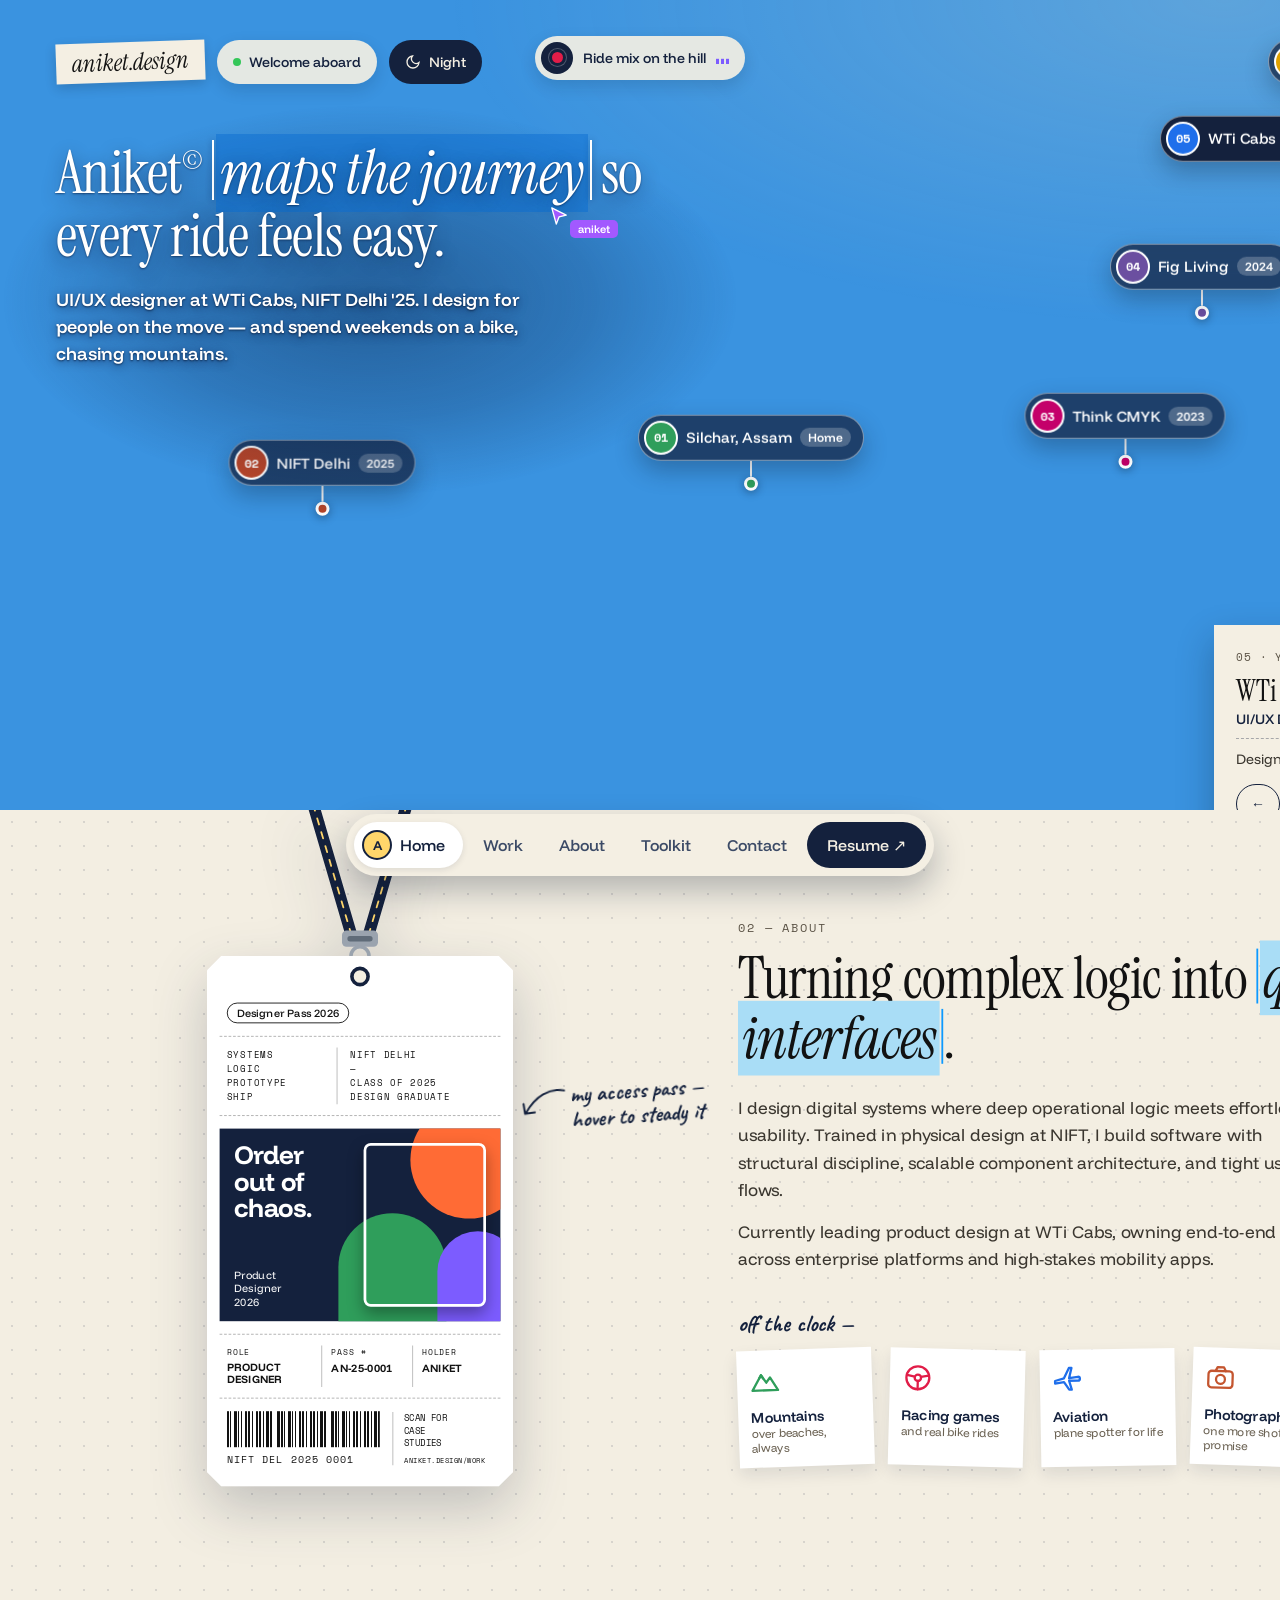
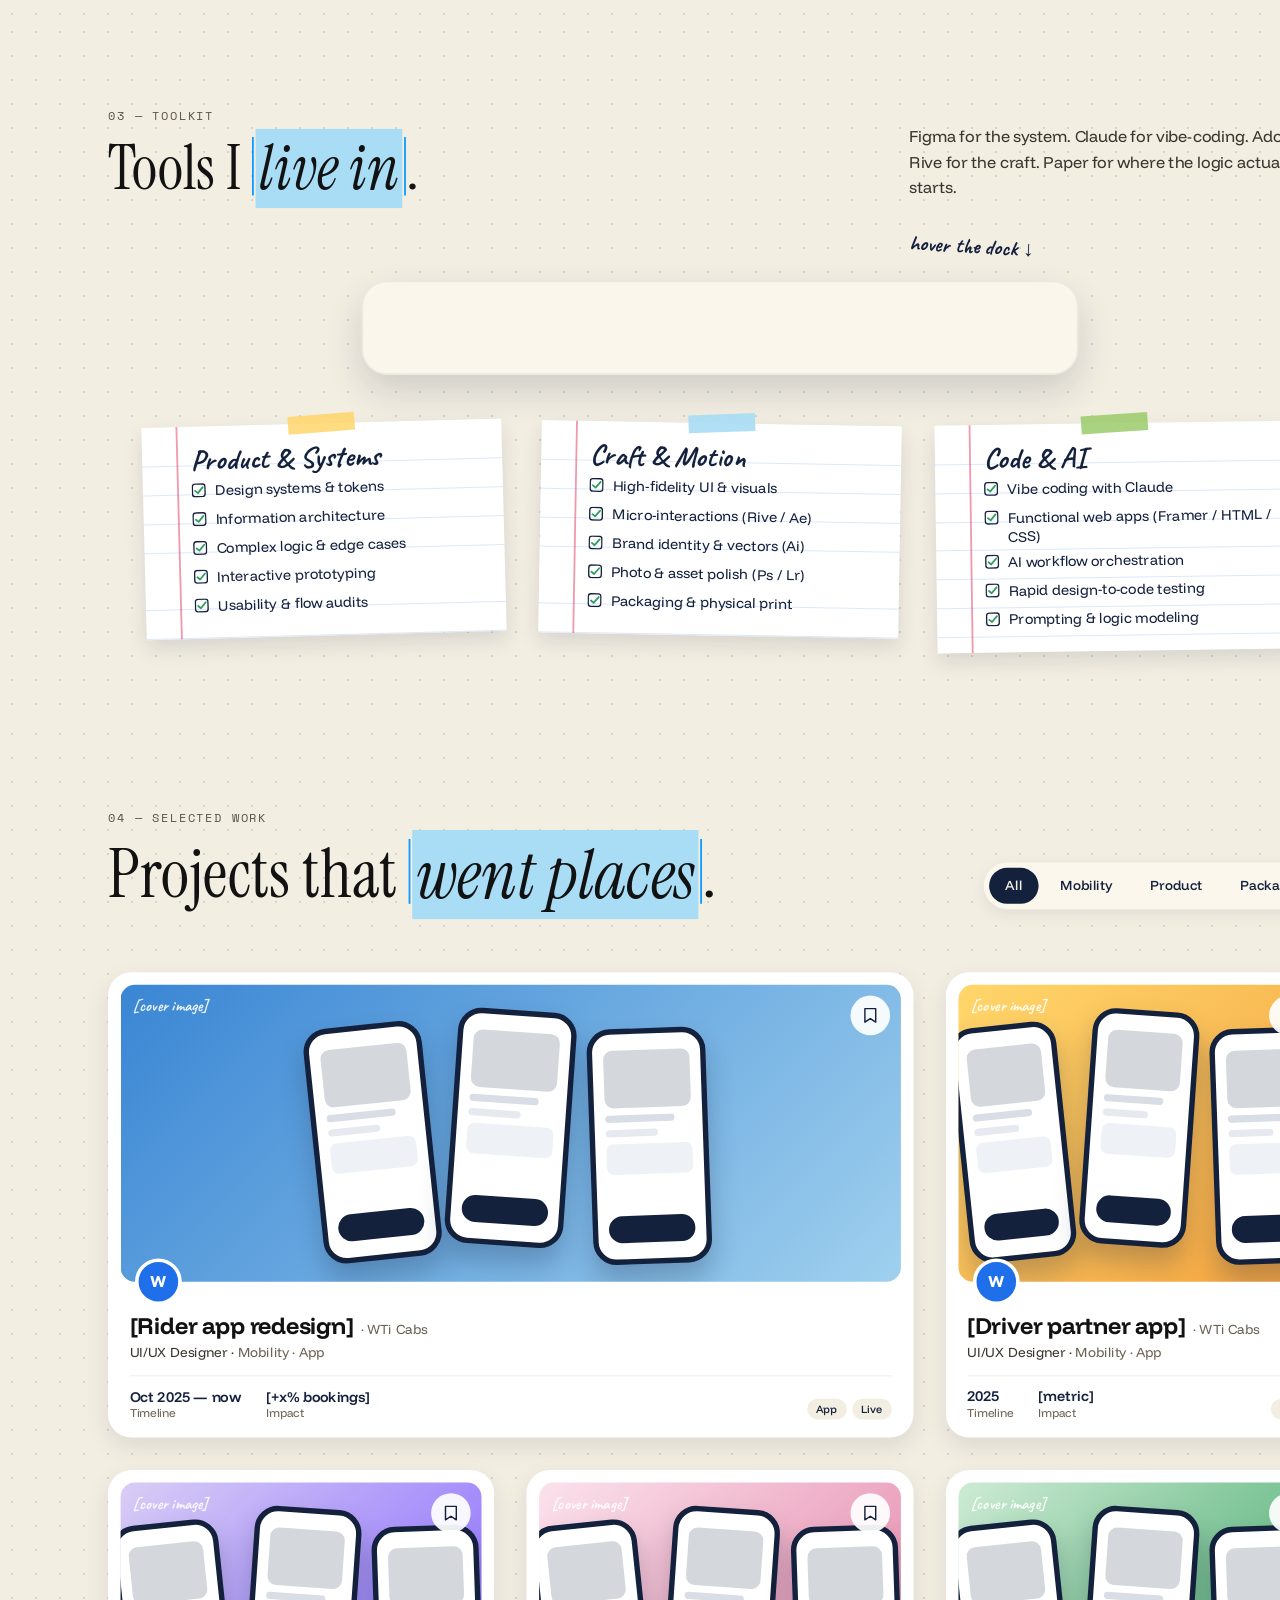
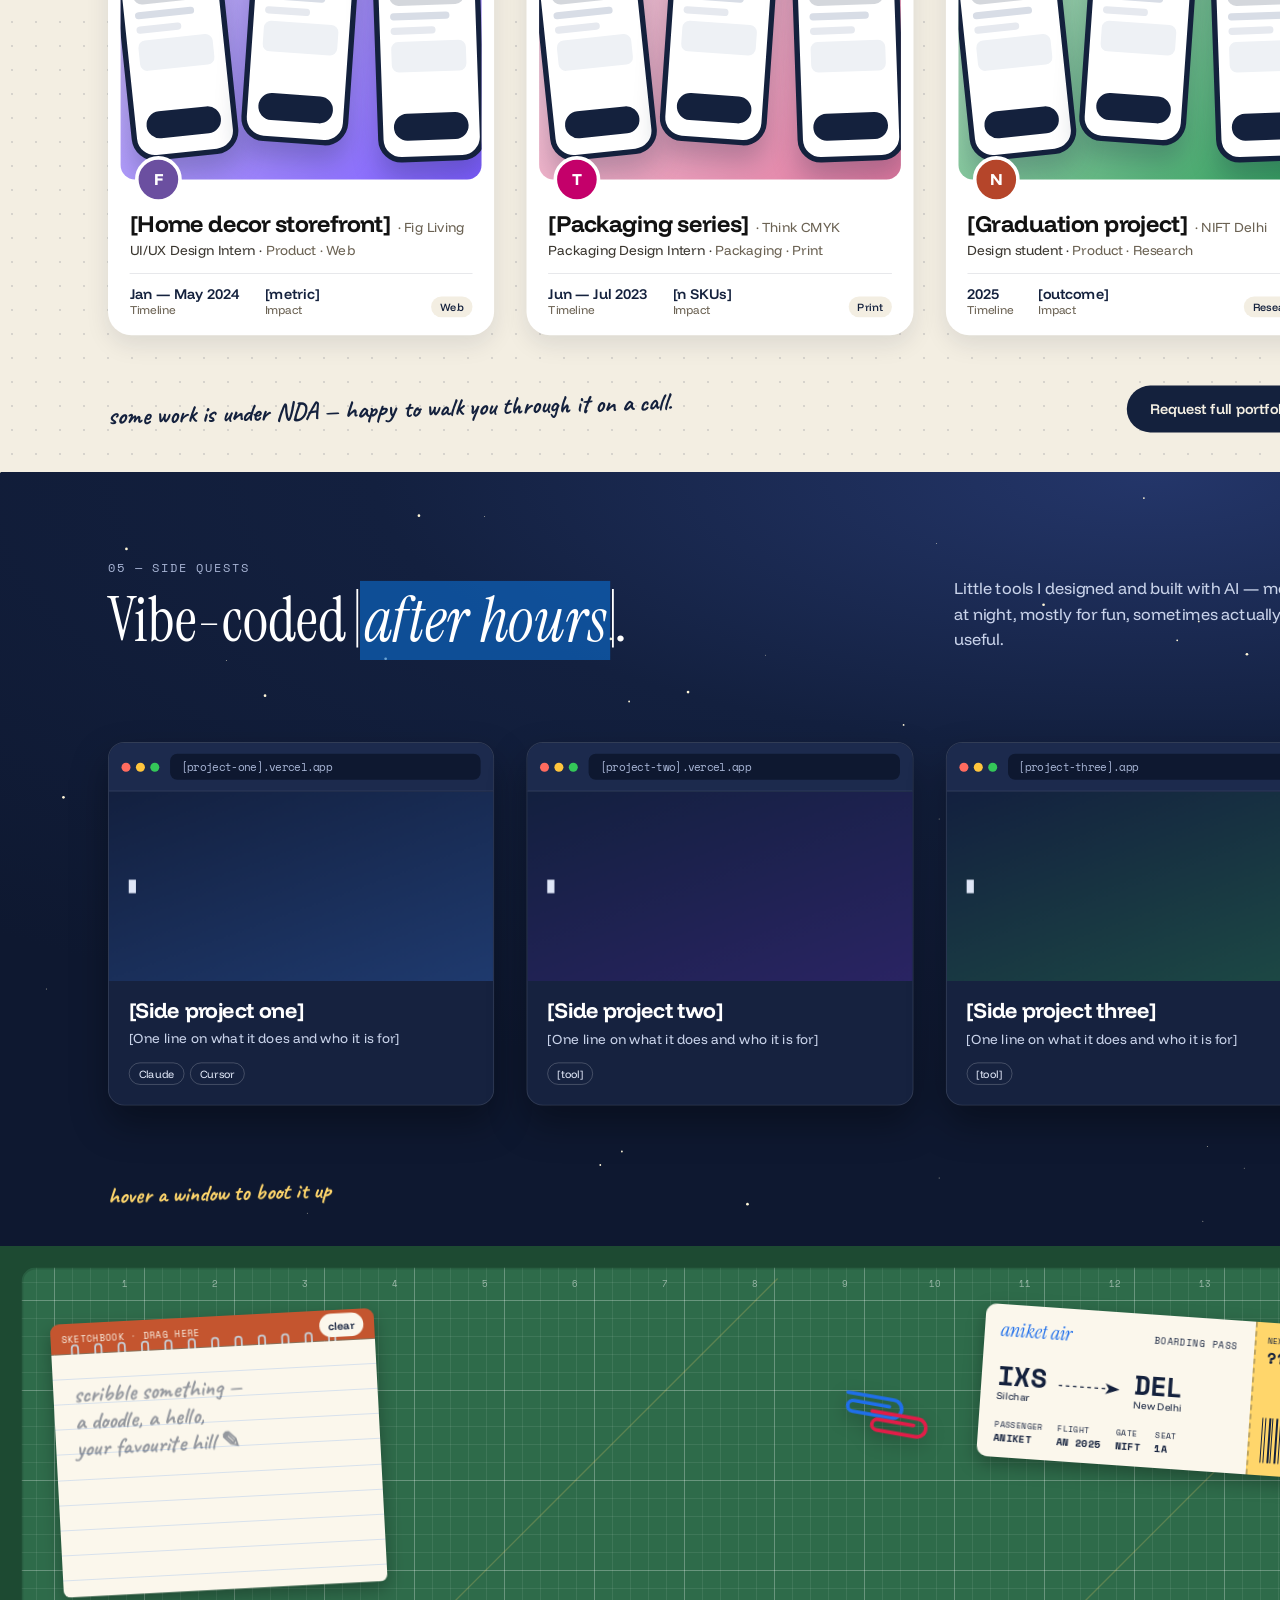
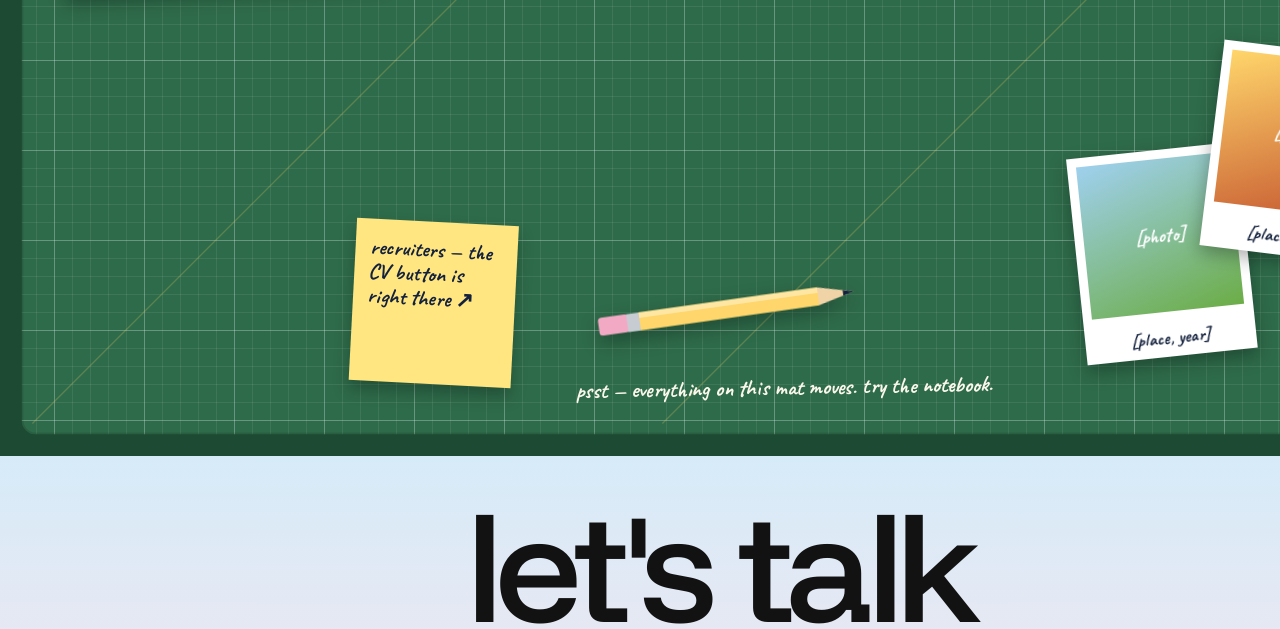
==== index.html @ 393e8813 "Add files via upload" ====
<!doctype html>
<html lang="en">
<head>
  <meta charset="utf-8">
  <meta name="viewport" content="width=device-width, initial-scale=1">
  <title>Aniket — UI/UX & Product Designer</title>
  <meta name="description" content="Aniket maps the journey so every ride feels easy. UI/UX designer at WTi Cabs, NIFT Delhi 2025.">
  <meta property="og:title" content="Aniket — UI/UX & Product Designer">
  <meta property="og:description" content="Portfolio of Aniket, UI/UX designer at WTi Cabs, NIFT Delhi 2025.">
  <meta property="og:image" content="images/og.jpg">
  <link rel="icon" href="images/about/logo.png">
  <link rel="preconnect" href="https://fonts.googleapis.com">
  <link rel="preconnect" href="https://fonts.gstatic.com" crossorigin>
  <link href="https://fonts.googleapis.com/css2?family=Funnel+Display:wght@300;400;500;600;700;800&family=Instrument+Serif:ital@0;1&family=Caveat:wght@600;700&family=Space+Mono:wght@400;700&display=swap" rel="stylesheet">
  <style>
    html { scroll-behavior: smooth; }
    body { margin: 0; background: #f3eee2; -webkit-font-smoothing: antialiased; overflow-x: hidden; }
    section { scroll-margin-top: 0; }
    #root:empty::before { content: "Loading…"; display: block; padding: 40px; font-family: sans-serif; color: #14213d; }
  </style>
</head>
<body>
  <div id="root"></div>
  <noscript>This portfolio needs JavaScript turned on.</noscript>
  <script src="config.js"></script>
  <script src="app.js"></script>
</body>
</html>
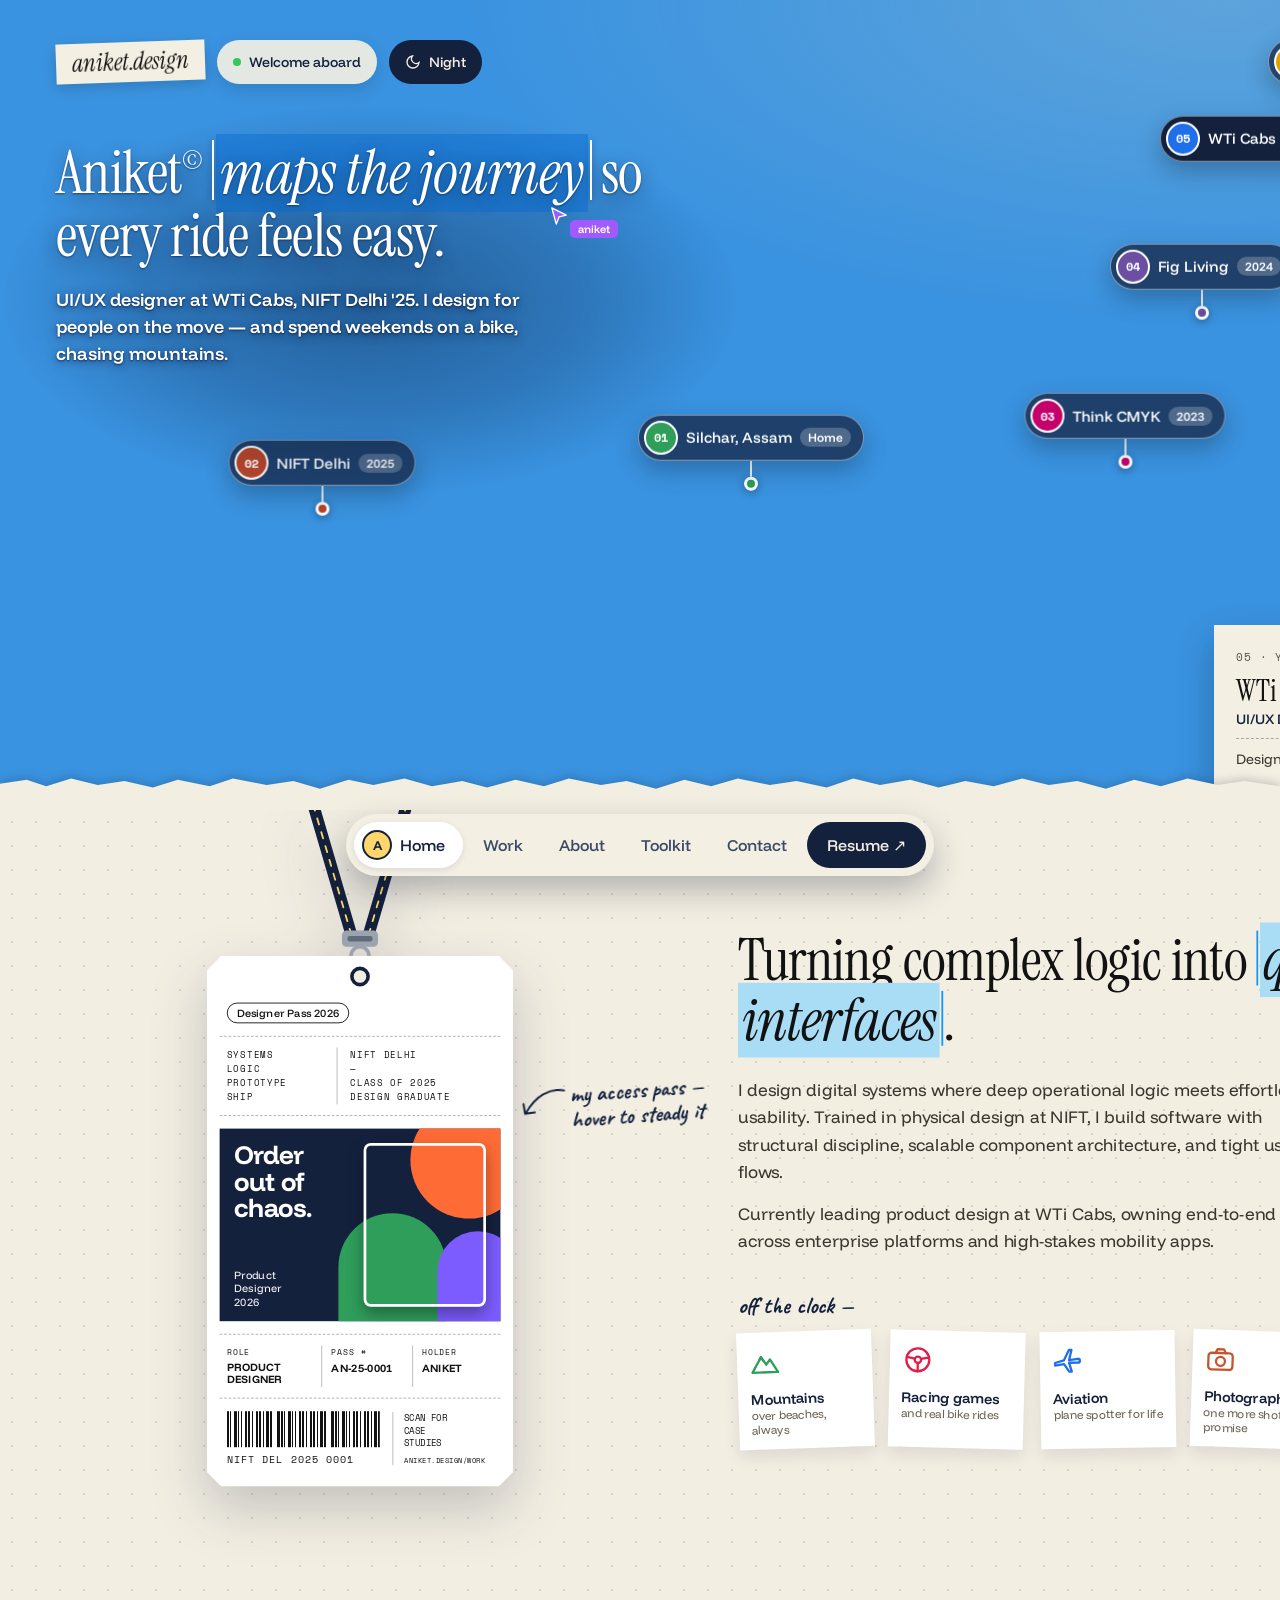
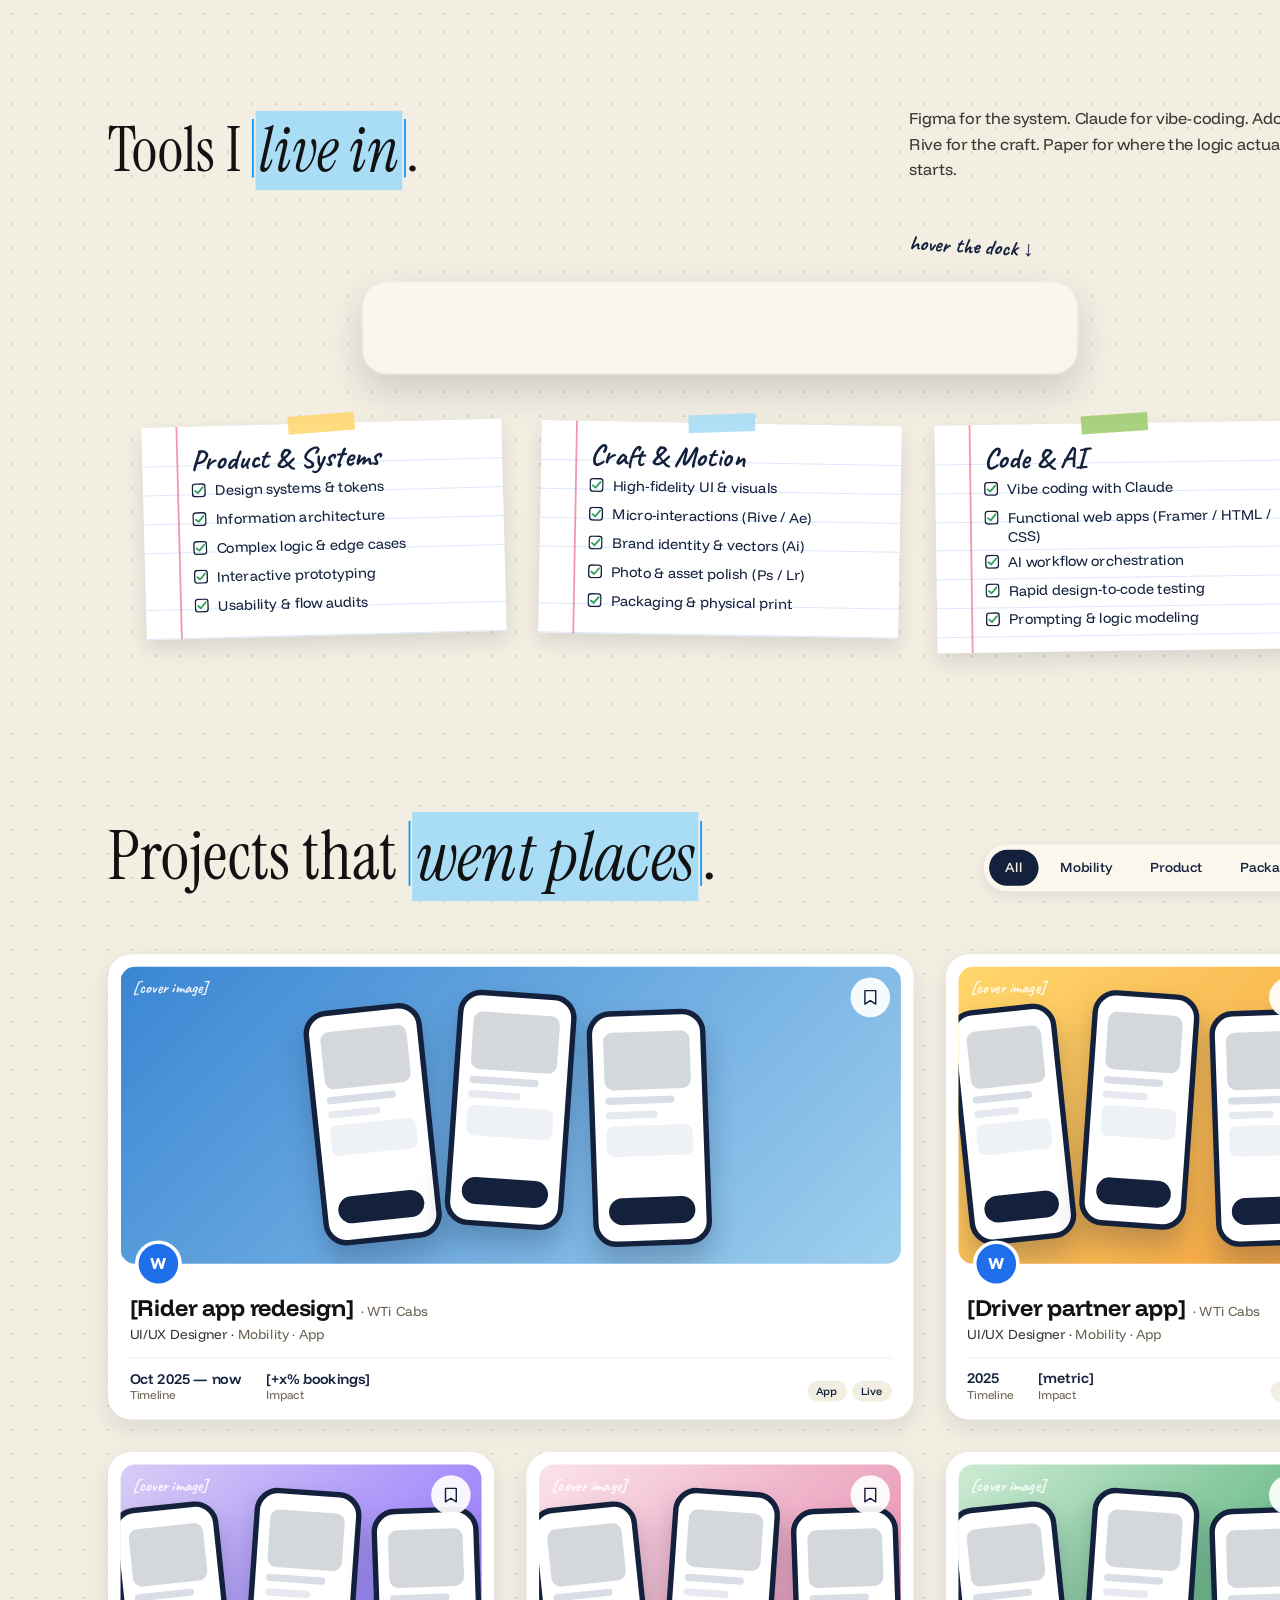
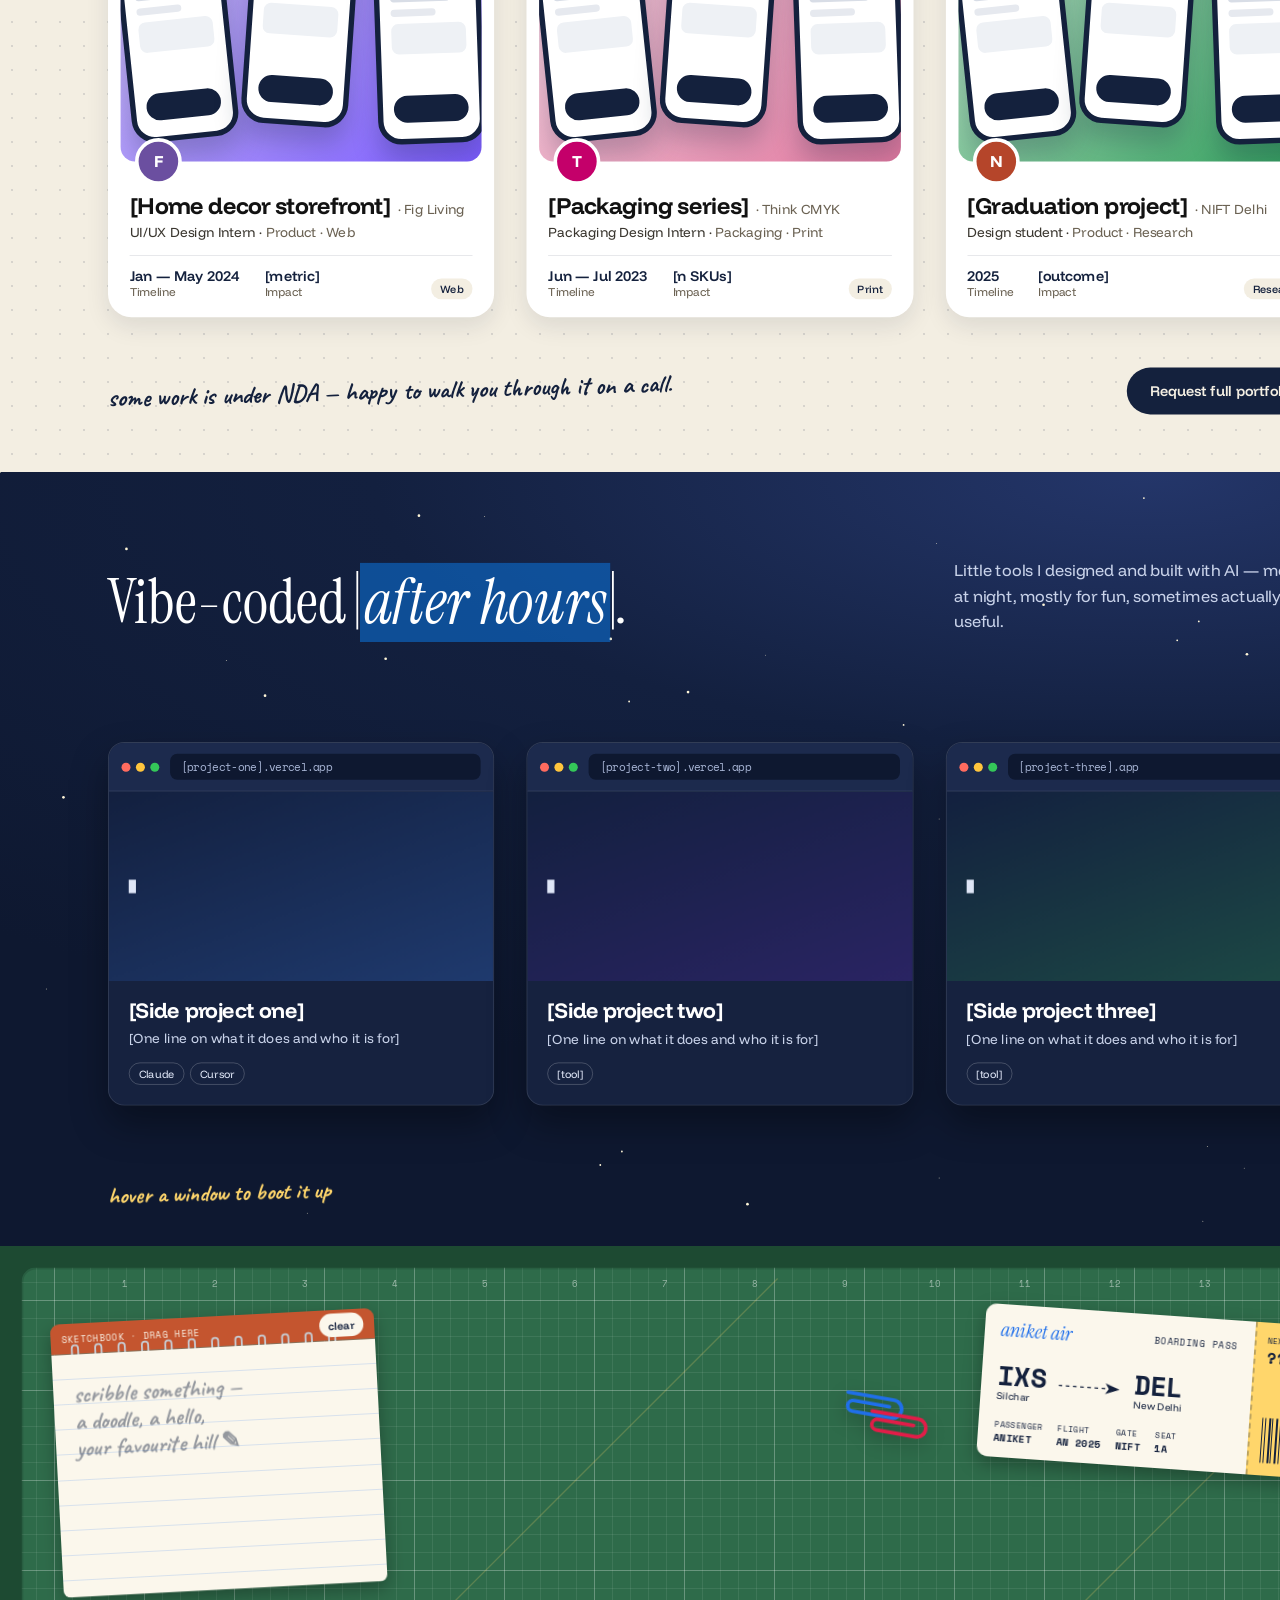
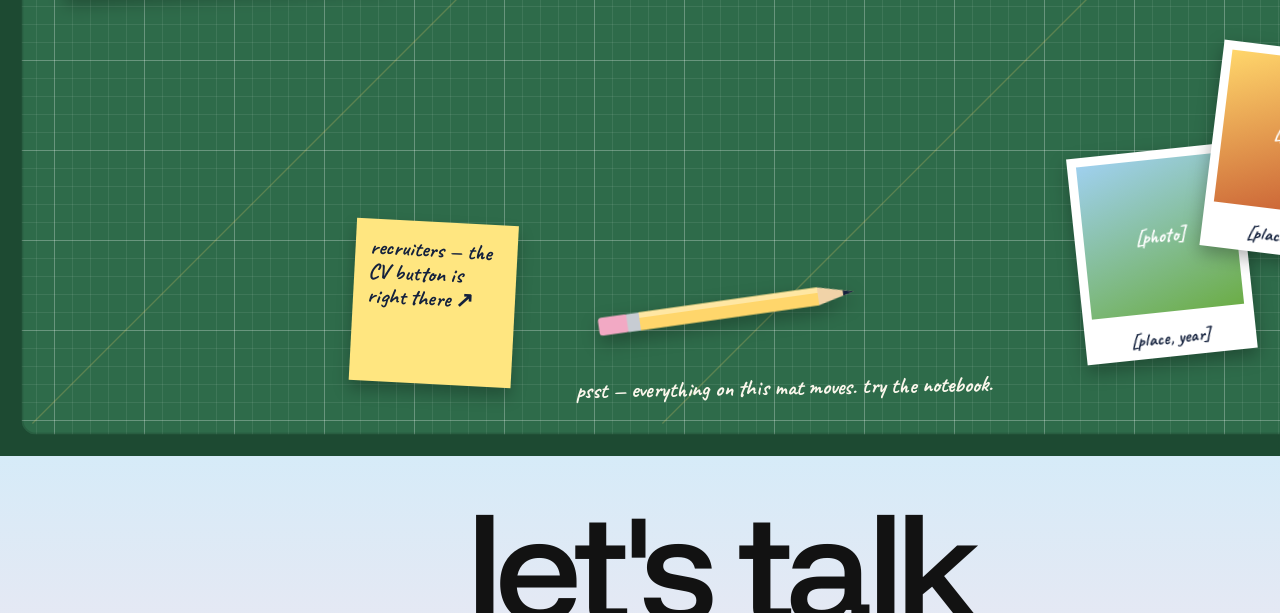
==== commit cc883394: "Add files via upload" ====
--- a/index.html
+++ b/index.html
@@ -14,7 +14,7 @@
   <link href="https://fonts.googleapis.com/css2?family=Funnel+Display:wght@300;400;500;600;700;800&family=Instrument+Serif:ital@0;1&family=Caveat:wght@600;700&family=Space+Mono:wght@400;700&display=swap" rel="stylesheet">
   <style>
     html { scroll-behavior: smooth; }
-    body { margin: 0; background: #f3eee2; -webkit-font-smoothing: antialiased; overflow-x: hidden; }
+    body { margin: 0; background: #f3eee2; -webkit-font-smoothing: antialiased; overflow-x: clip; }
     section { scroll-margin-top: 0; }
     #root:empty::before { content: "Loading…"; display: block; padding: 40px; font-family: sans-serif; color: #14213d; }
   </style>
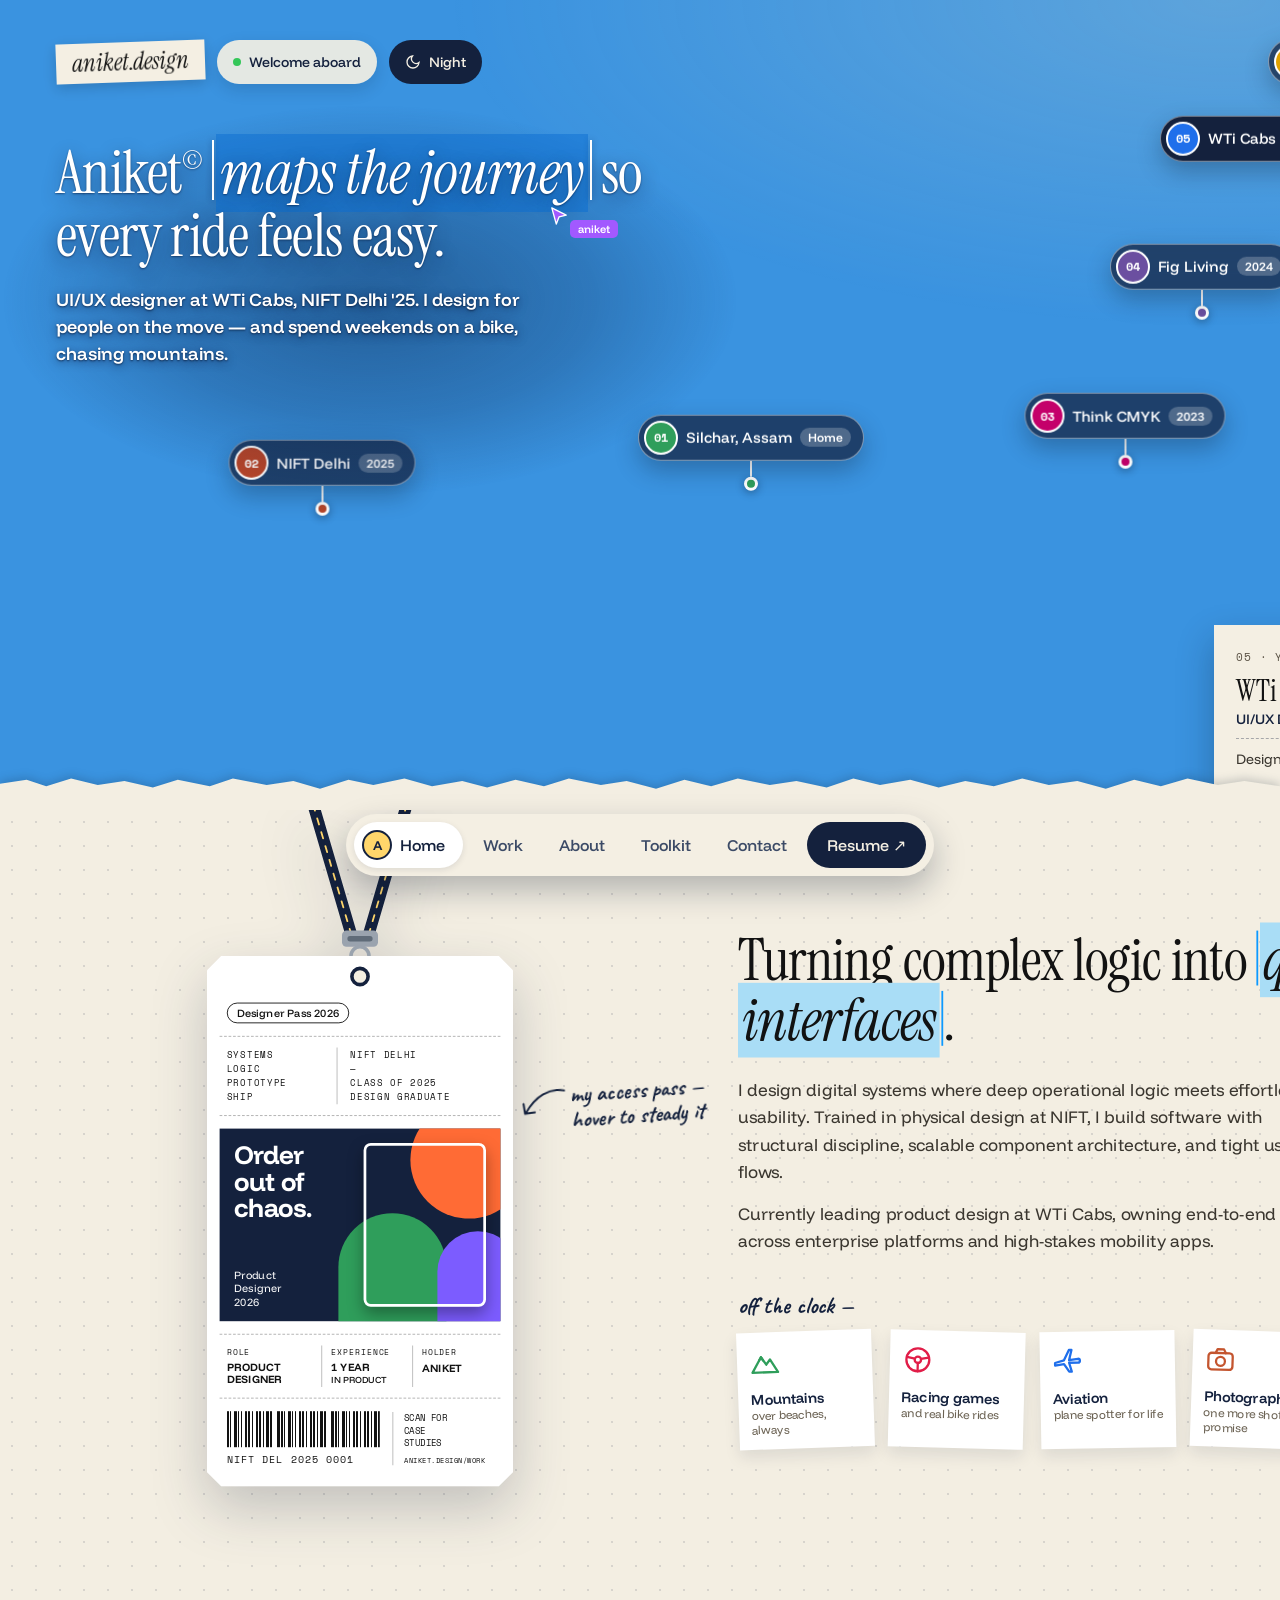
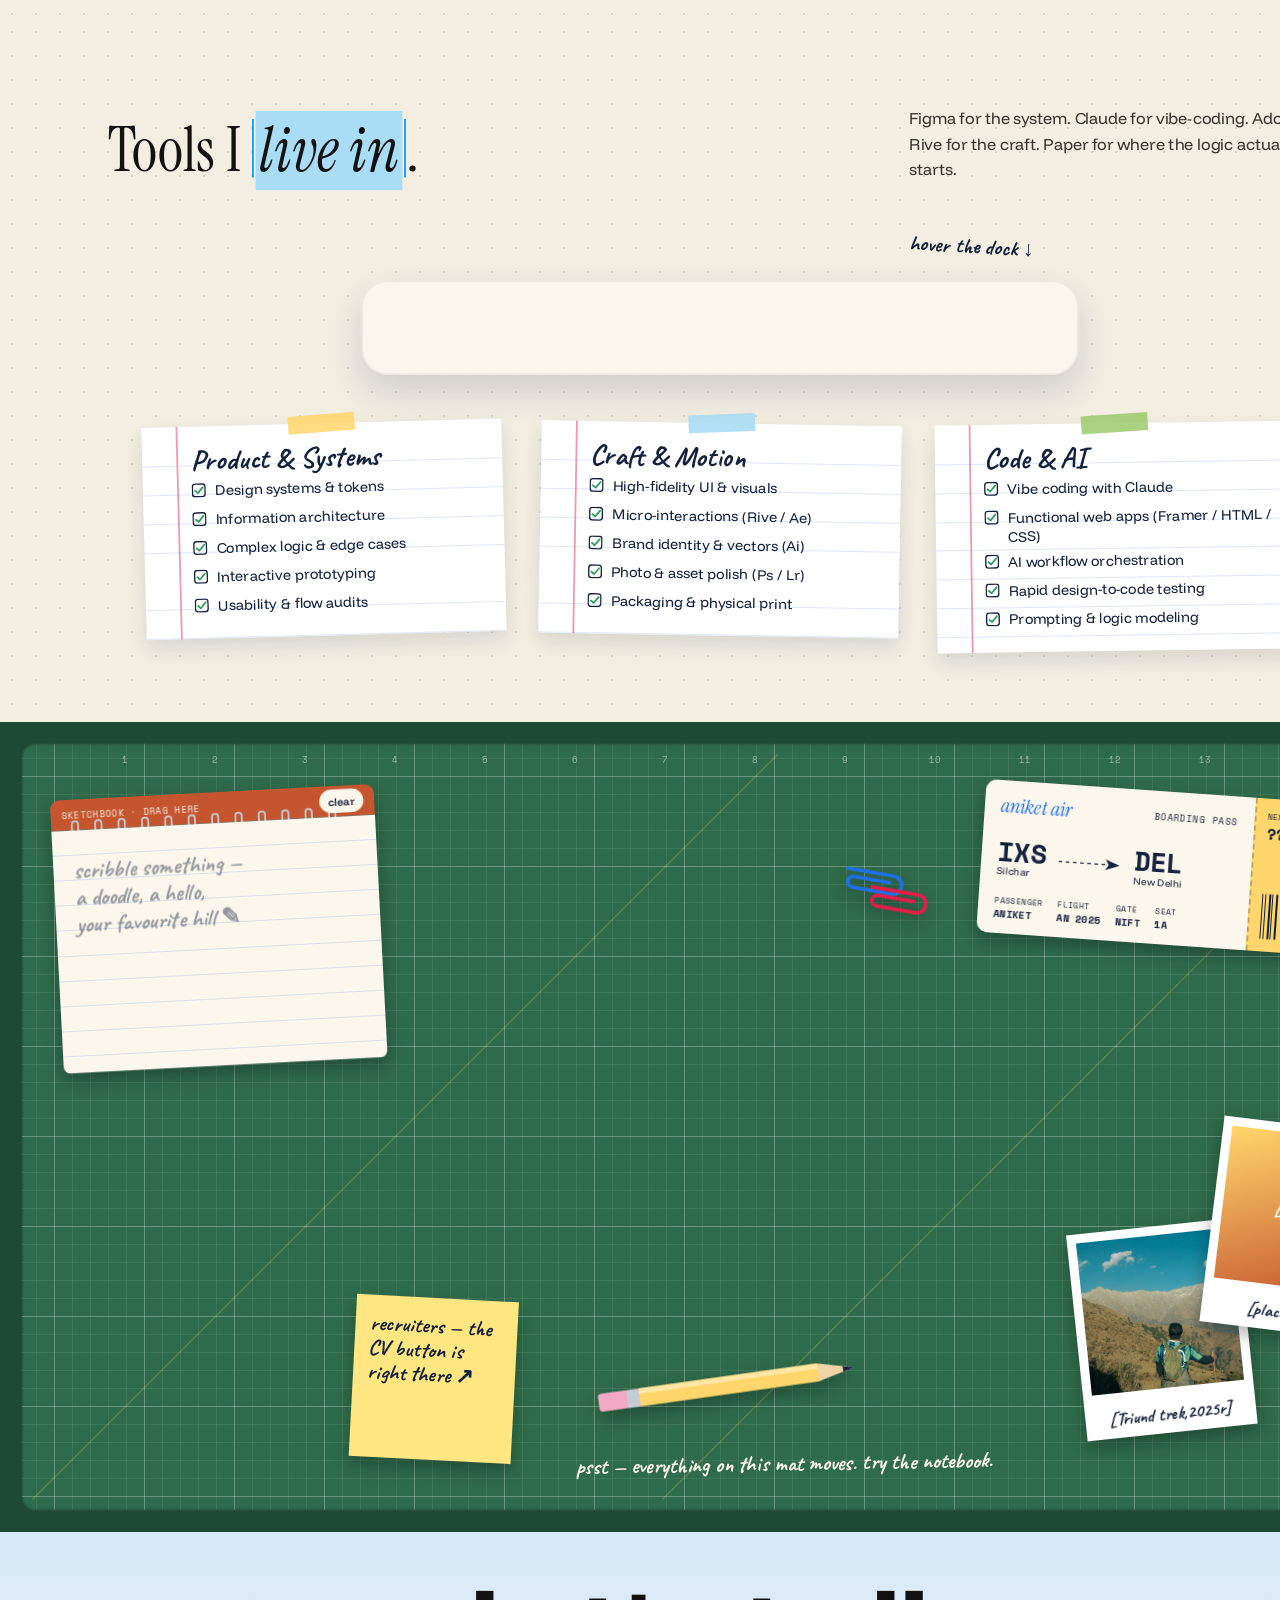
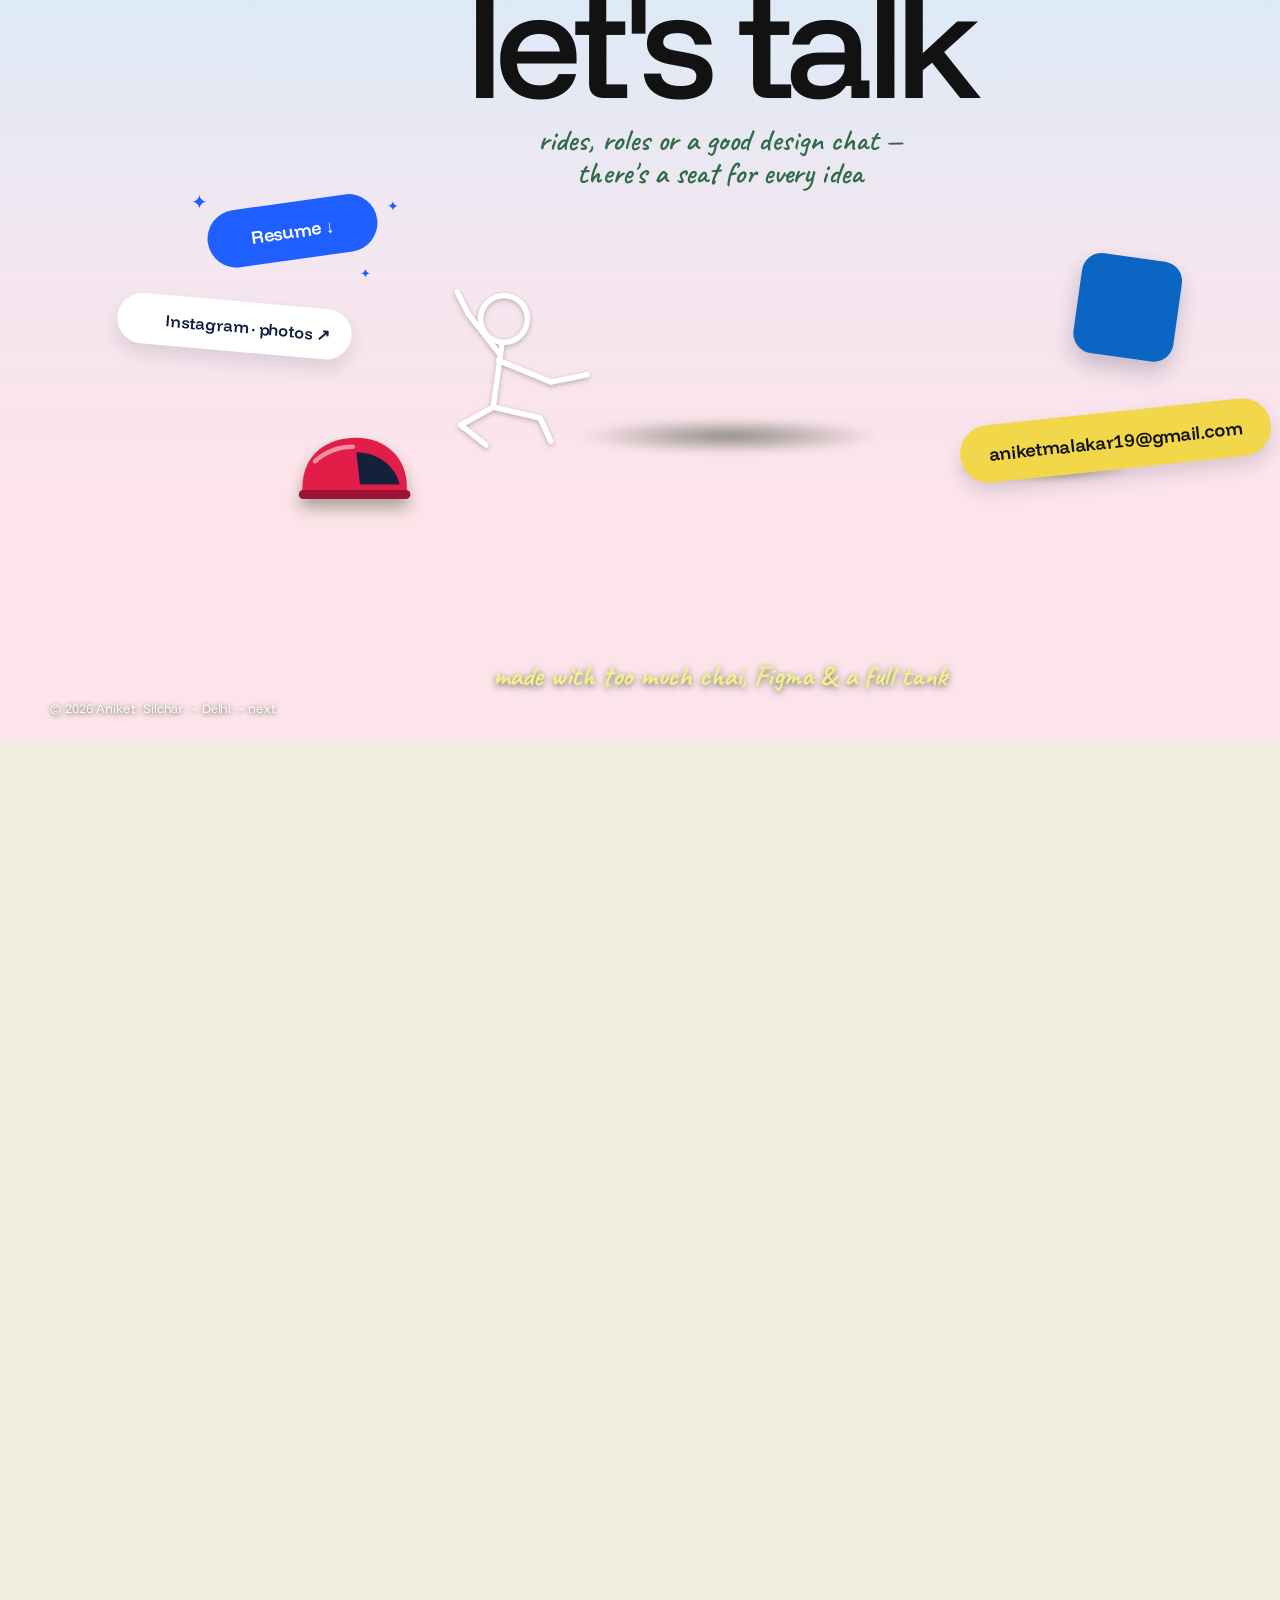
==== commit d301b1ed: "Add files via upload" ====
--- a/index.html
+++ b/index.html
@@ -16,6 +16,7 @@
     html { scroll-behavior: smooth; }
     body { margin: 0; background: #f3eee2; -webkit-font-smoothing: antialiased; overflow-x: clip; }
     section { scroll-margin-top: 0; }
+    .mock { pointer-events: none; }  /* thumbnails are pictures, not buttons */
     #root:empty::before { content: "Loading…"; display: block; padding: 40px; font-family: sans-serif; color: #14213d; }
   </style>
 </head>
@@ -23,6 +24,7 @@
   <div id="root"></div>
   <noscript>This portfolio needs JavaScript turned on.</noscript>
   <script src="config.js"></script>
+  <script src="boards.js"></script>
   <script src="app.js"></script>
 </body>
 </html>
